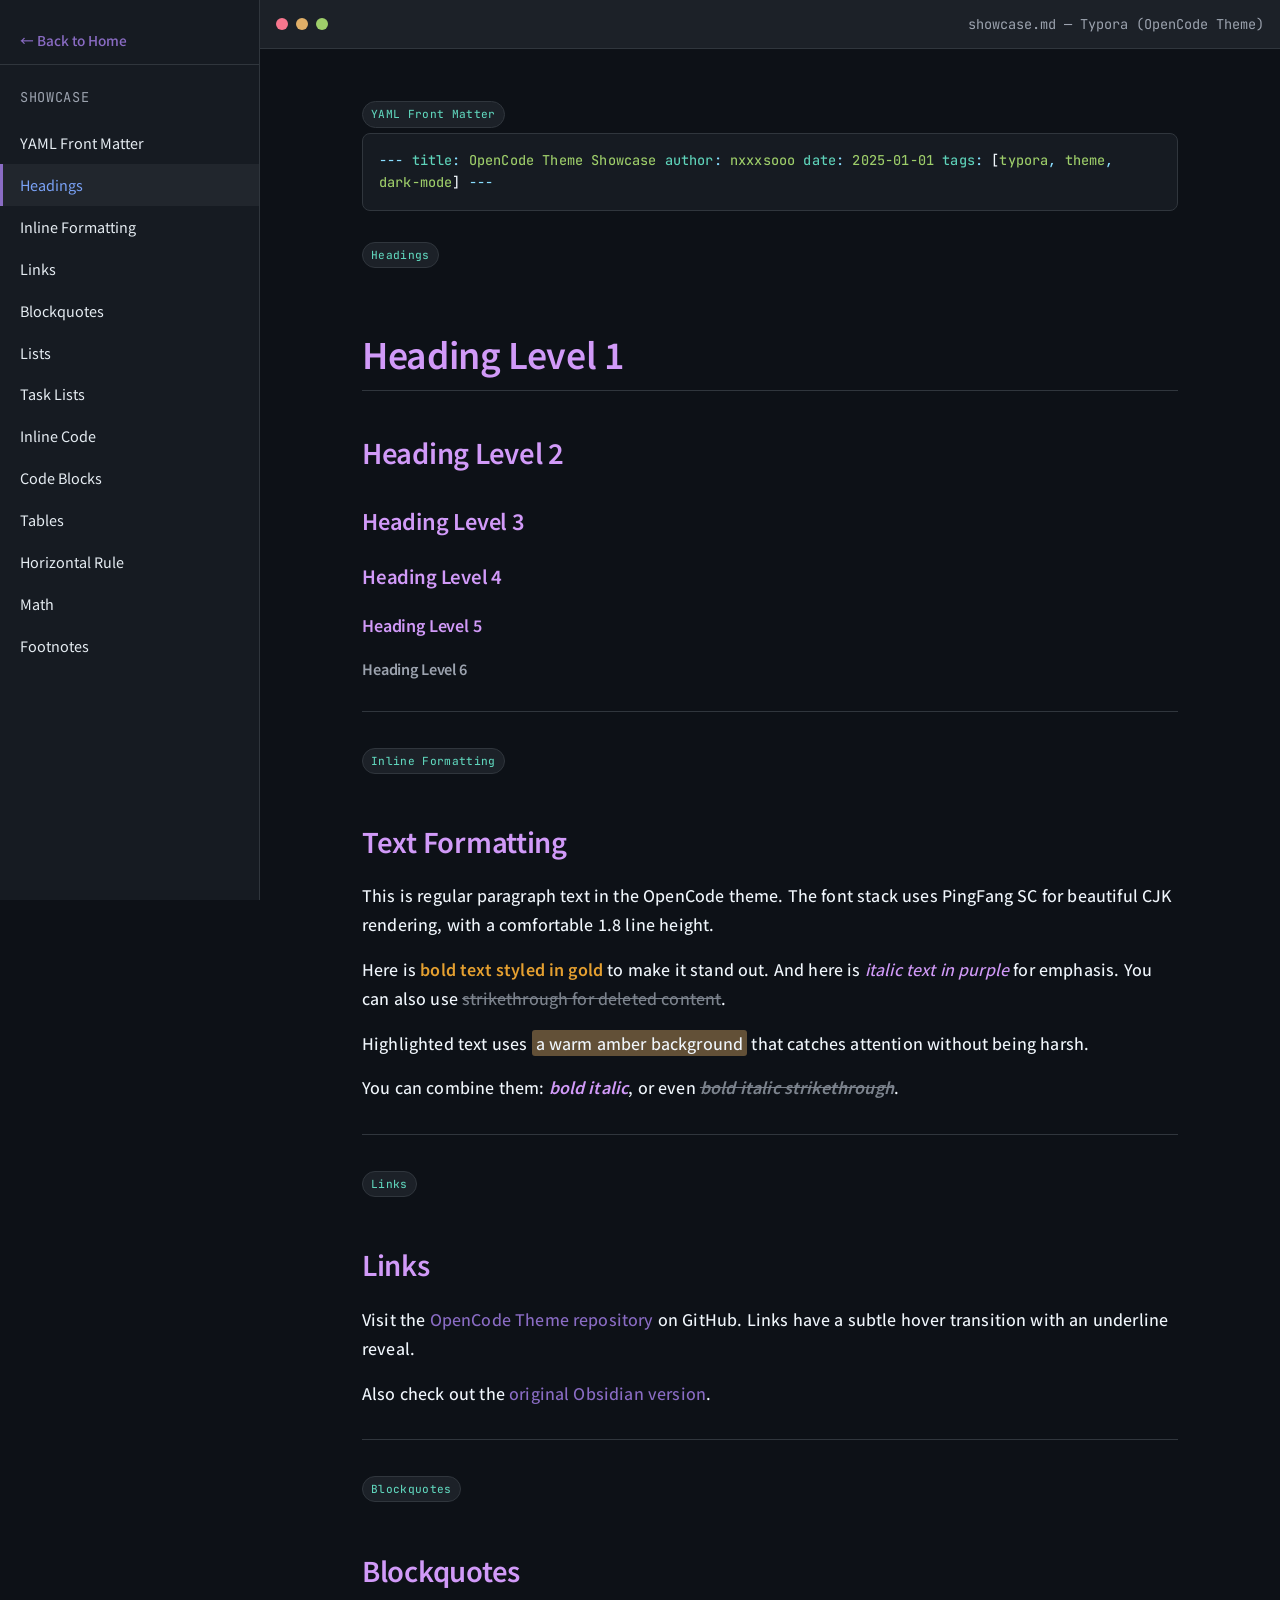
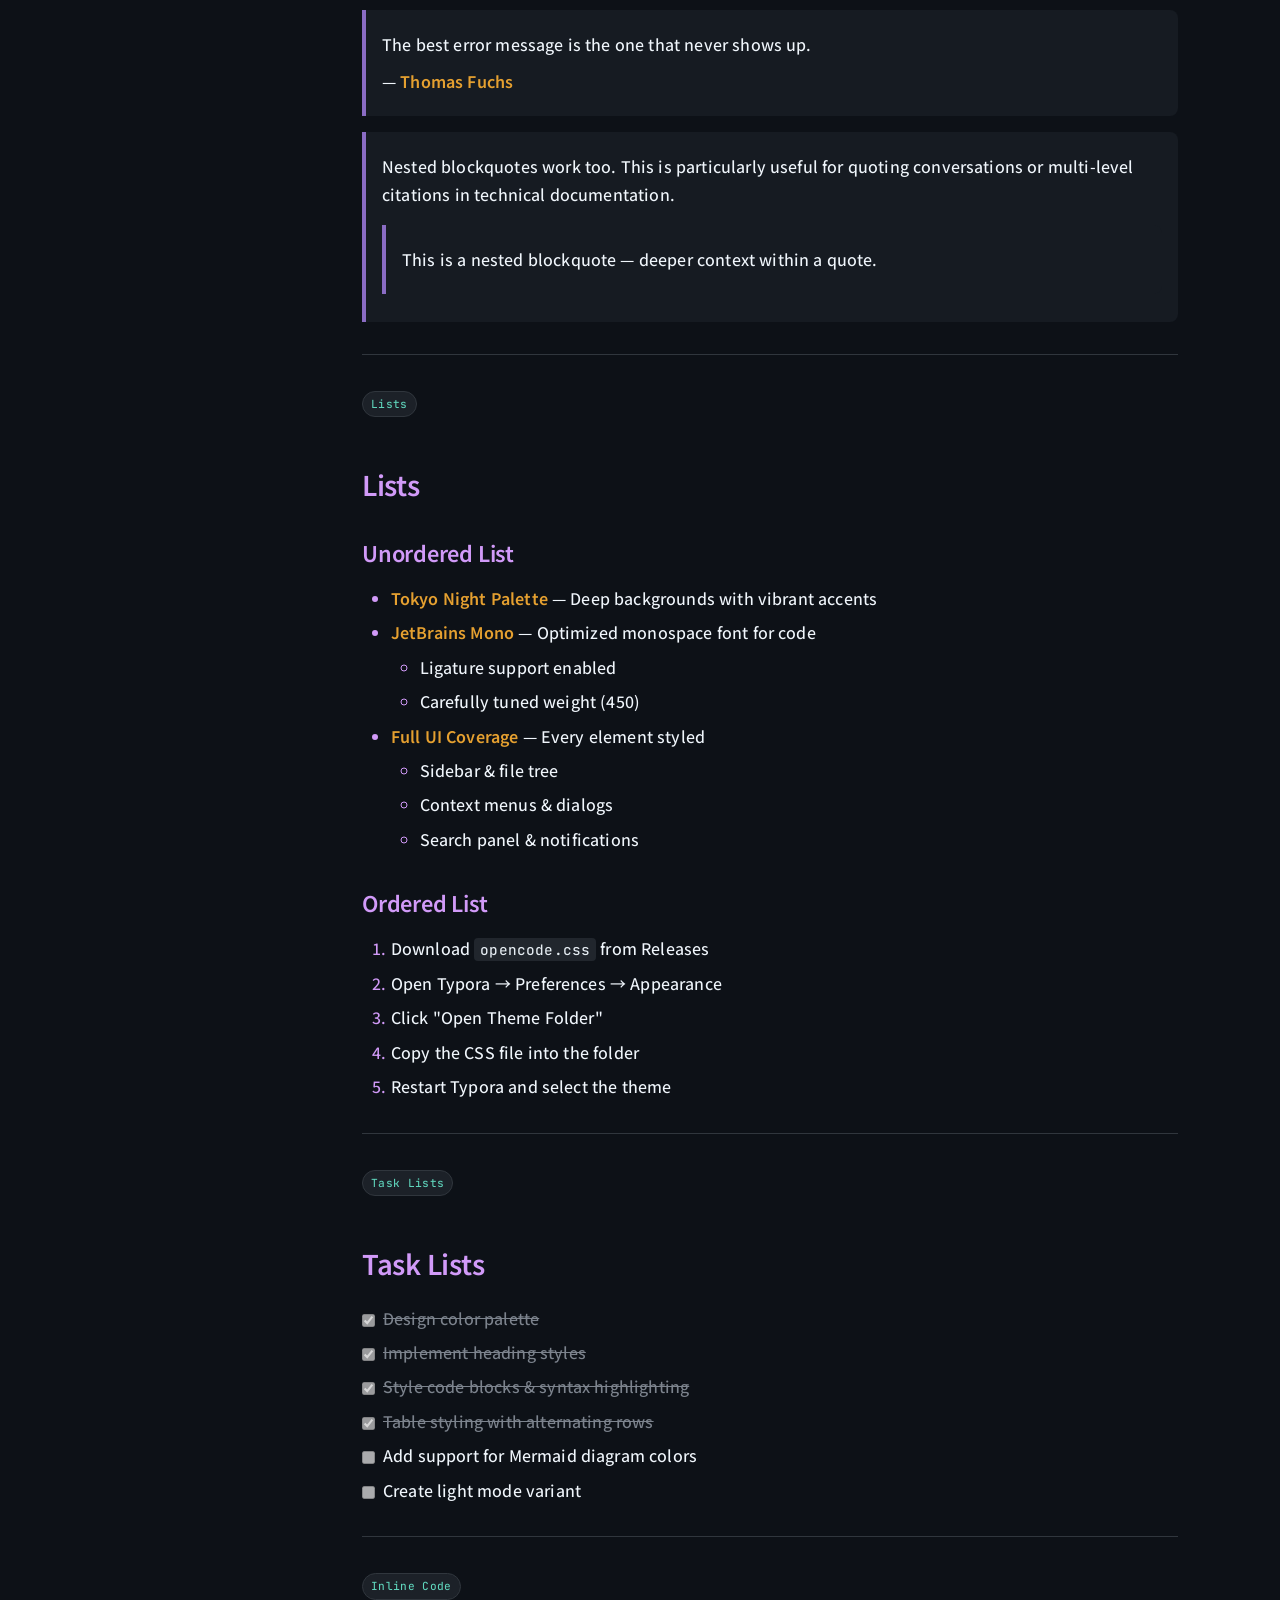
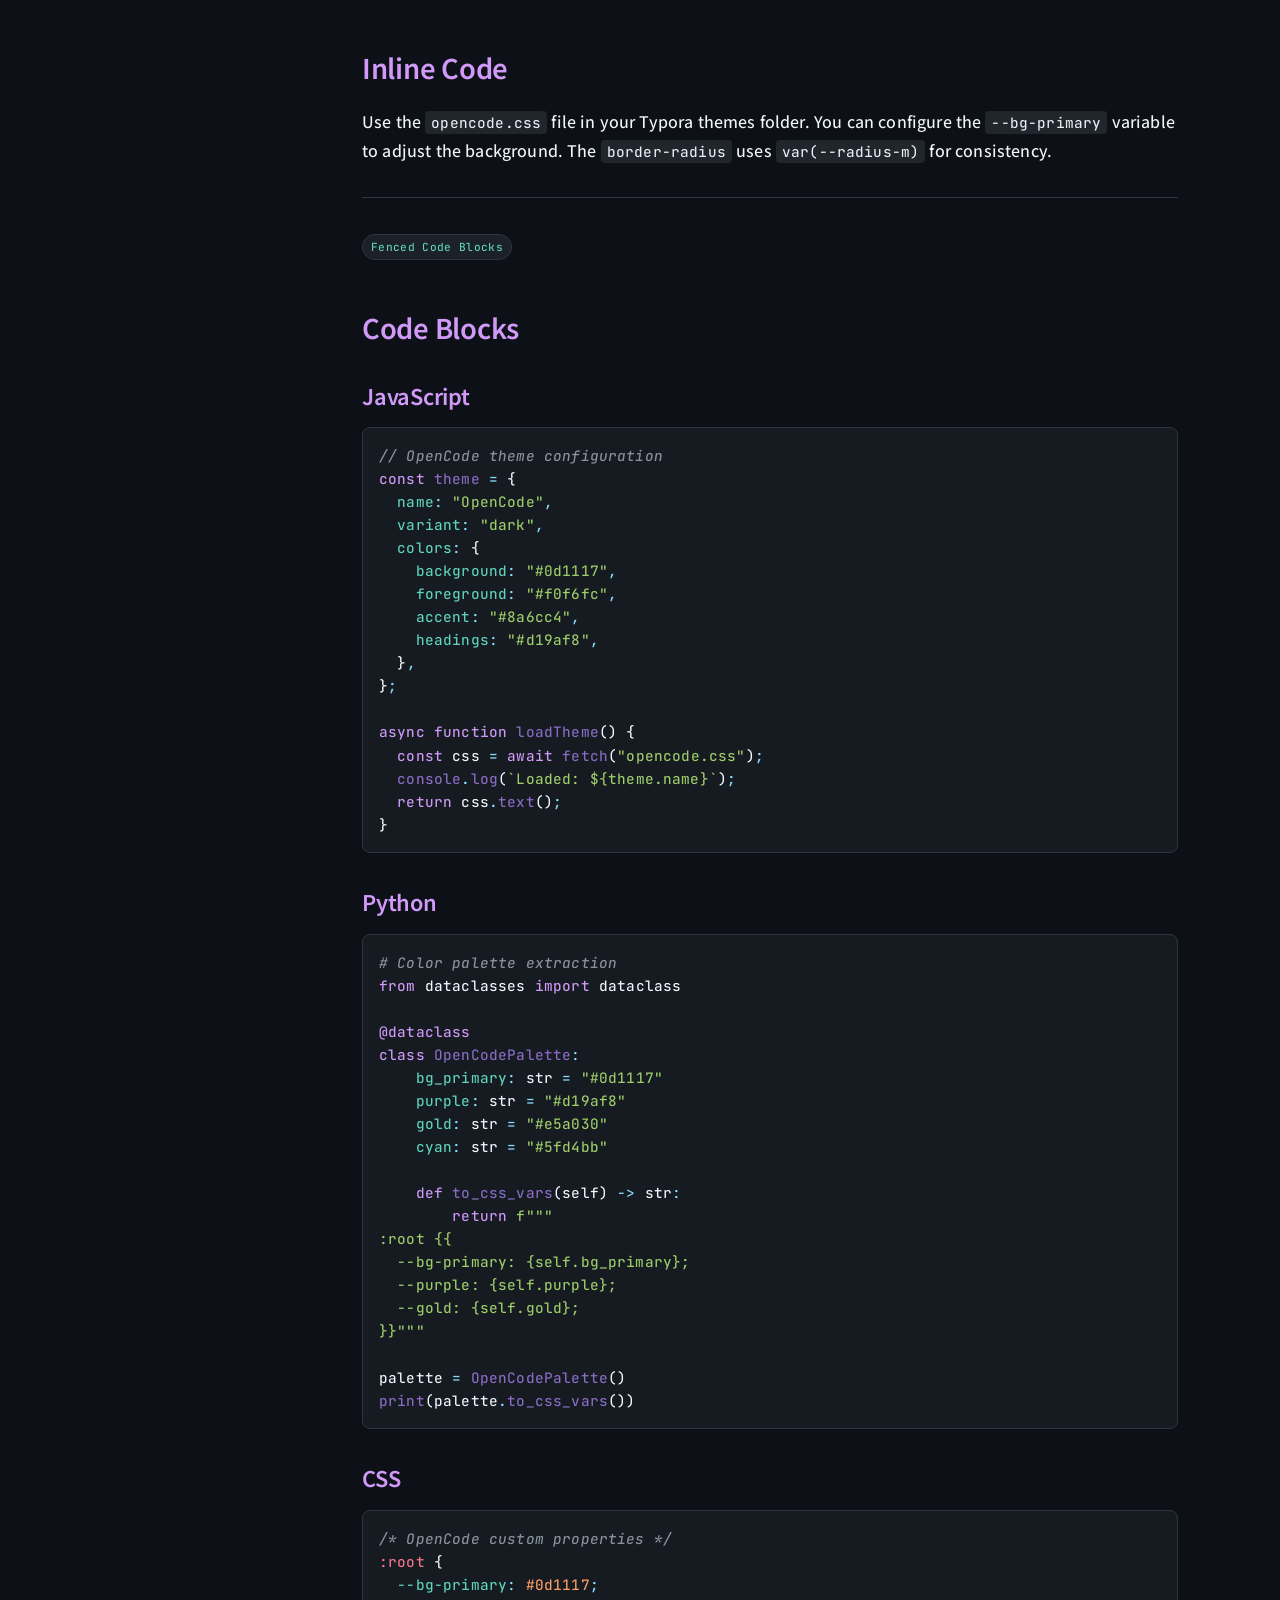
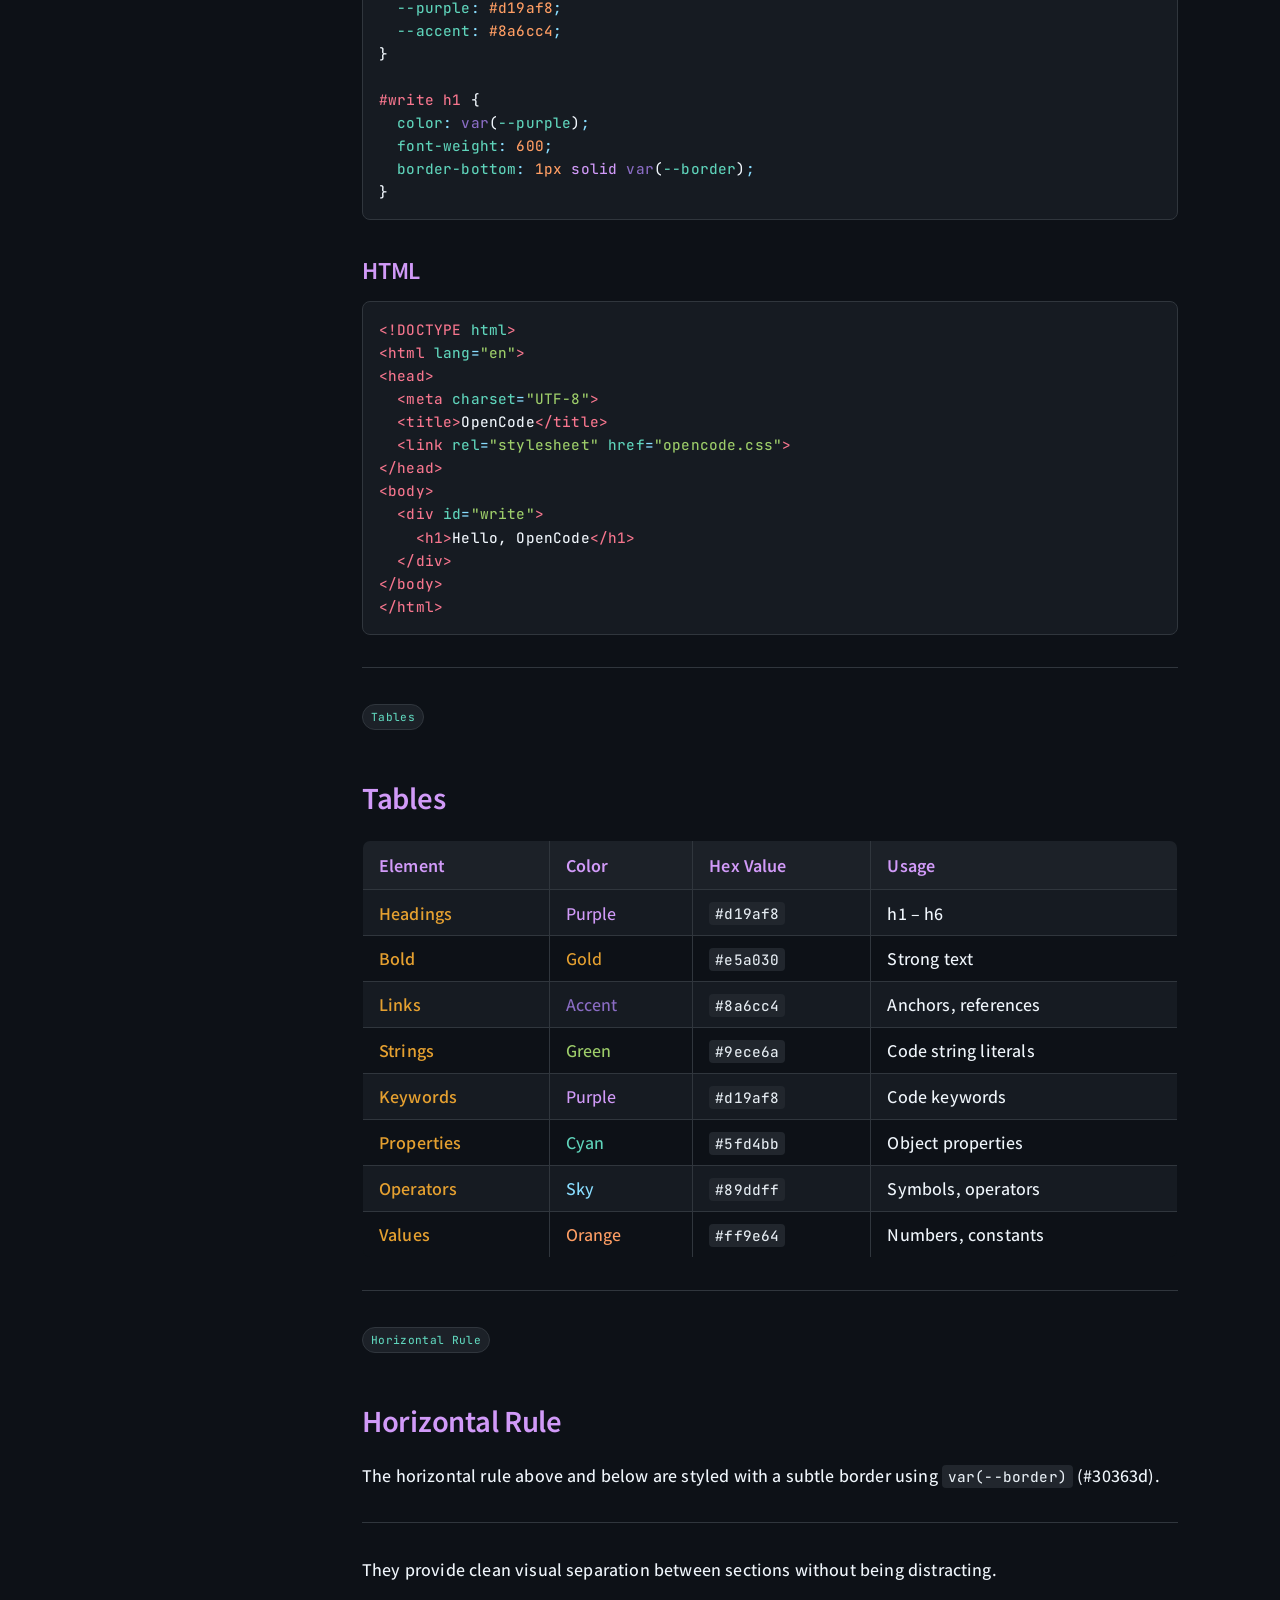
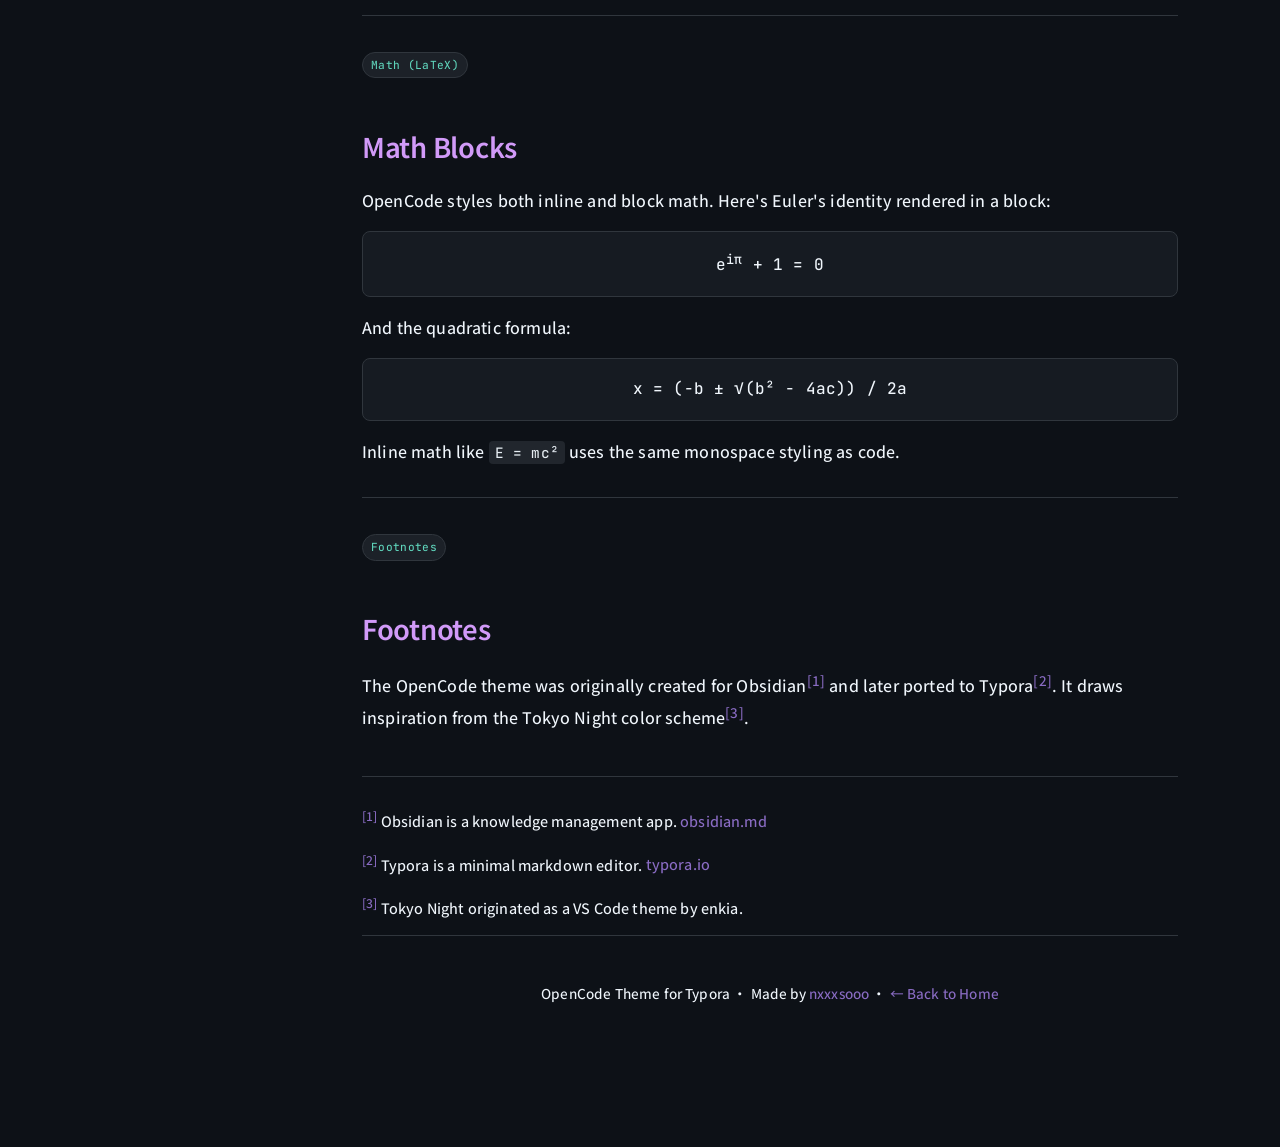
==== website/showcase.html @ 6a652035 "feat: add Typora showcase editor demo page" ====
<!DOCTYPE html>
<html lang="en">
<head>
  <meta charset="UTF-8">
  <meta name="viewport" content="width=device-width, initial-scale=1.0">
  <meta name="description" content="OpenCode Theme Showcase — See every markdown element styled with the OpenCode dark theme.">
  <meta name="theme-color" content="#0d1117">
  <title>Showcase — OpenCode Theme for Typora</title>

  <link rel="preconnect" href="https://fonts.googleapis.com">
  <link rel="preconnect" href="https://fonts.gstatic.com" crossorigin>
  <link href="https://fonts.googleapis.com/css2?family=JetBrains+Mono:ital,wght@0,400;0,500;0,600;1,400&family=Noto+Sans+SC:wght@400;500;600;700&display=swap" rel="stylesheet">

  <style>
    /* ============================================================
       Design Tokens (matching opencode.css)
       ============================================================ */
    :root {
      --bg-primary: #0d1117;
      --bg-secondary: #161b22;
      --bg-tertiary: #1c2128;
      --bg-elevated: #21262d;
      --border: #30363d;
      --border-hover: #484f58;

      --text: #f0f6fc;
      --text-secondary: #e6edf3;
      --text-muted: #9ca3af;
      --text-faint: #7c838d;

      --accent: #8a6cc4;
      --accent-hover: #9b80d1;
      --accent-rgb: 138, 108, 196;

      --purple: #d19af8;
      --cyan: #5fd4bb;
      --blue: #7aa2f7;
      --green: #9ece6a;
      --yellow: #e0af68;
      --orange: #ff9e64;
      --red: #f7768e;
      --pink: #ff79c6;
      --sky: #89ddff;
      --gold: #e5a030;

      --code-bg: #161b22;
      --code-text: #f0f6fc;
      --code-comment: #8b949e;
      --code-keyword: #d19af8;
      --code-string: #9ece6a;
      --code-function: #8a6cc4;
      --code-property: #5fd4bb;
      --code-operator: #89ddff;
      --code-value: #ff9e64;
      --code-tag: #f7768e;
      --code-punctuation: #f0f6fc;

      --radius-s: 4px;
      --radius-m: 8px;
      --radius-l: 12px;

      --font-sans: "Noto Sans SC", "PingFang SC", -apple-system, BlinkMacSystemFont, "Segoe UI", sans-serif;
      --font-mono: "JetBrains Mono", "Fira Code", "Cascadia Code", monospace;
    }

    /* ============================================================
       Reset
       ============================================================ */
    *, *::before, *::after {
      box-sizing: border-box;
      margin: 0;
      padding: 0;
    }

    html {
      font-size: 16px;
      scroll-behavior: smooth;
    }

    body {
      background: var(--bg-primary);
      color: var(--text);
      font-family: var(--font-sans);
      -webkit-font-smoothing: antialiased;
      line-height: 1.8;
    }

    ::selection {
      background: rgba(122, 162, 247, 0.3);
    }

    /* ============================================================
       Layout — Typora-like editor frame
       ============================================================ */
    .app {
      display: flex;
      min-height: 100vh;
    }

    /* Sidebar */
    .sidebar {
      width: 260px;
      background: var(--bg-secondary);
      border-right: 1px solid var(--border);
      padding: 1rem 0;
      flex-shrink: 0;
      position: sticky;
      top: 0;
      height: 100vh;
      overflow-y: auto;
    }

    .sidebar-header {
      padding: 0.75rem 1.25rem;
      font-family: var(--font-mono);
      font-size: 0.85rem;
      color: var(--text-muted);
      text-transform: uppercase;
      letter-spacing: 0.05em;
    }

    .sidebar-item {
      display: block;
      padding: 0.5rem 1.25rem;
      color: var(--text-secondary);
      text-decoration: none;
      font-size: 0.9rem;
      border-radius: 0;
      transition: background 0.15s, color 0.15s;
    }

    .sidebar-item:hover {
      background: var(--bg-tertiary);
    }

    .sidebar-item.active {
      background: var(--bg-elevated);
      color: var(--blue);
      border-left: 3px solid var(--accent);
      padding-left: calc(1.25rem - 3px);
    }

    .sidebar-back {
      display: flex;
      align-items: center;
      gap: 0.5rem;
      padding: 0.75rem 1.25rem;
      color: var(--accent);
      text-decoration: none;
      font-size: 0.85rem;
      font-weight: 500;
      border-bottom: 1px solid var(--border);
      margin-bottom: 0.5rem;
      transition: background 0.15s;
    }

    .sidebar-back:hover {
      background: var(--bg-tertiary);
    }

    @media (max-width: 900px) {
      .sidebar { display: none; }
      .editor { margin: 0; }
    }

    /* Editor */
    .editor {
      flex: 1;
      min-width: 0;
    }

    .titlebar {
      display: flex;
      align-items: center;
      gap: 0.5rem;
      padding: 0.75rem 1rem;
      background: var(--bg-tertiary);
      border-bottom: 1px solid var(--border);
      position: sticky;
      top: 0;
      z-index: 10;
    }

    .titlebar-dots {
      display: flex;
      gap: 0.5rem;
    }

    .titlebar-dot {
      width: 12px;
      height: 12px;
      border-radius: 50%;
    }
    .titlebar-dot.r { background: var(--red); }
    .titlebar-dot.y { background: var(--yellow); }
    .titlebar-dot.g { background: var(--green); }

    .titlebar-name {
      margin-left: auto;
      font-family: var(--font-mono);
      font-size: 0.85rem;
      color: var(--text-muted);
    }

    /* Write area — mirrors Typora's #write */
    .write {
      max-width: 880px;
      margin: 0 auto;
      padding: 48px 32px 96px;
      font-size: 16px;
      line-height: 1.8;
      letter-spacing: 0.01em;
      font-weight: 450;
    }

    /* ============================================================
       Headings
       ============================================================ */
    .write h1, .write h2, .write h3,
    .write h4, .write h5, .write h6 {
      color: var(--purple);
      font-weight: 600;
      line-height: 1.35;
      letter-spacing: -0.01em;
      margin: 1.6em 0 0.8em;
    }

    .write h1 {
      font-size: 2.2em;
      border-bottom: 1px solid var(--border);
      padding-bottom: 0.35em;
    }

    .write h2 { font-size: 1.7em; }
    .write h3 { font-size: 1.35em; }
    .write h4 { font-size: 1.15em; }
    .write h5 { font-size: 1em; }
    .write h6 { font-size: 0.9em; color: var(--text-muted); }

    /* ============================================================
       Paragraphs & Inline
       ============================================================ */
    .write p { margin: 1em 0; color: var(--text); }
    .write strong, .write b { color: var(--gold); font-weight: 600; }
    .write em { color: var(--purple); }
    .write del { color: var(--text-faint); }

    .write mark {
      background: rgba(224, 175, 104, 0.4);
      color: var(--text);
      padding: 1px 4px;
      border-radius: 3px;
    }

    /* ============================================================
       Links
       ============================================================ */
    .write a {
      color: var(--accent);
      text-decoration: none;
      border-bottom: 1px solid transparent;
      transition: color 0.2s, border-color 0.2s;
    }
    .write a:hover {
      color: var(--accent-hover);
      border-bottom-color: rgba(var(--accent-rgb), 0.5);
    }

    /* ============================================================
       Blockquote
       ============================================================ */
    .write blockquote {
      background: var(--bg-secondary);
      border-left: 4px solid var(--accent);
      padding: 12px 16px;
      margin: 16px 0;
      border-radius: 0 var(--radius-m) var(--radius-m) 0;
      color: var(--text-secondary);
    }
    .write blockquote p { margin: 0.5em 0; }

    /* ============================================================
       Lists
       ============================================================ */
    .write ul, .write ol { padding-left: 1.8em; }
    .write li { margin: 0.35em 0; }
    .write li::marker { color: var(--purple); }

    /* Task Lists */
    .write .task-list {
      list-style: none;
      padding-left: 0;
    }
    .write .task-list li {
      display: flex;
      align-items: baseline;
      gap: 0.5em;
    }
    .write .task-list input[type="checkbox"] {
      accent-color: var(--accent);
      transform: translateY(2px);
    }
    .write .task-done {
      color: var(--text-faint);
      text-decoration: line-through;
    }

    /* ============================================================
       Horizontal Rule
       ============================================================ */
    .write hr {
      border: none;
      border-top: 1px solid var(--border);
      margin: 2em 0;
    }

    /* ============================================================
       Code — Inline
       ============================================================ */
    .write code {
      background: var(--bg-elevated);
      color: var(--text-secondary);
      padding: 2px 6px;
      border-radius: var(--radius-s);
      font-family: var(--font-mono);
      font-size: 0.9em;
      font-weight: 450;
    }

    /* ============================================================
       Code — Fenced Blocks
       ============================================================ */
    .write pre {
      background: var(--code-bg);
      border: 1px solid var(--border);
      border-radius: var(--radius-m);
      padding: 16px;
      margin: 1.2em 0;
      overflow-x: auto;
      line-height: 1.6;
      font-family: var(--font-mono);
      font-size: 0.9em;
    }
    .write pre code {
      background: transparent;
      padding: 0;
      border-radius: 0;
      color: var(--code-text);
      font-size: inherit;
    }

    /* Syntax tokens */
    .kw { color: var(--code-keyword); }
    .fn { color: var(--code-function); }
    .st { color: var(--code-string); }
    .cm { color: var(--code-comment); font-style: italic; }
    .pr { color: var(--code-property); }
    .op { color: var(--code-operator); }
    .vl { color: var(--code-value); }
    .tg { color: var(--code-tag); }
    .at { color: var(--code-property); }
    .pc { color: var(--code-punctuation); }

    /* ============================================================
       Tables
       ============================================================ */
    .write table {
      border-collapse: collapse;
      width: 100%;
      margin: 1.5em 0;
      overflow: hidden;
      border-radius: var(--radius-m);
      border: 1px solid var(--border);
    }
    .write th {
      background: var(--bg-tertiary);
      color: var(--purple);
      font-weight: 600;
      padding: 10px 16px;
      border: 1px solid var(--border);
      text-align: left;
    }
    .write td {
      padding: 8px 16px;
      border: 1px solid var(--border);
      color: var(--text);
    }
    .write td:first-child {
      color: var(--gold);
      font-weight: 500;
    }
    .write tr:nth-child(even) td { background: var(--bg-primary); }
    .write tr:nth-child(odd) td { background: var(--bg-secondary); }
    .write tr:hover td { background: var(--bg-tertiary); }

    /* ============================================================
       Images
       ============================================================ */
    .write img {
      max-width: 100%;
      border-radius: var(--radius-m);
      margin: 1em 0;
    }

    /* ============================================================
       YAML Front Matter
       ============================================================ */
    .write .frontmatter {
      background: var(--code-bg);
      border: 1px solid var(--border);
      border-radius: var(--radius-m);
      color: var(--text-muted);
      padding: 16px;
      font-family: var(--font-mono);
      font-size: 0.85em;
      margin-bottom: 2em;
      line-height: 1.6;
    }

    /* ============================================================
       Footnotes
       ============================================================ */
    .write .footnote-ref {
      color: var(--accent);
      font-size: 0.85em;
      vertical-align: super;
      text-decoration: none;
    }
    .write .footnotes {
      border-top: 1px solid var(--border);
      margin-top: 3em;
      padding-top: 1em;
      font-size: 0.9em;
      color: var(--text-muted);
    }

    /* ============================================================
       Math
       ============================================================ */
    .write .math-block {
      background: var(--bg-secondary);
      border: 1px solid var(--border);
      border-radius: var(--radius-m);
      padding: 1rem;
      margin: 1em 0;
      text-align: center;
      font-family: var(--font-mono);
      color: var(--text);
    }

    /* ============================================================
       Element label badges
       ============================================================ */
    .element-label {
      display: inline-block;
      font-family: var(--font-mono);
      font-size: 0.7rem;
      color: var(--cyan);
      background: var(--bg-tertiary);
      border: 1px solid var(--border);
      padding: 2px 8px;
      border-radius: 999px;
      margin-bottom: 0.5em;
      letter-spacing: 0.03em;
    }

    /* ============================================================
       Footer
       ============================================================ */
    .footer {
      padding: 2rem 32px;
      border-top: 1px solid var(--border);
      text-align: center;
      color: var(--text-faint);
      font-size: 0.85rem;
    }
    .footer a {
      color: var(--accent);
      text-decoration: none;
    }
    .footer a:hover {
      color: var(--accent-hover);
    }
  </style>
</head>
<body>
  <div class="app">
    <!-- Sidebar -->
    <nav class="sidebar">
      <a href="index.html" class="sidebar-back">← Back to Home</a>
      <div class="sidebar-header">Showcase</div>
      <a href="#frontmatter" class="sidebar-item">YAML Front Matter</a>
      <a href="#headings" class="sidebar-item active">Headings</a>
      <a href="#inline" class="sidebar-item">Inline Formatting</a>
      <a href="#links" class="sidebar-item">Links</a>
      <a href="#blockquotes" class="sidebar-item">Blockquotes</a>
      <a href="#lists" class="sidebar-item">Lists</a>
      <a href="#tasks" class="sidebar-item">Task Lists</a>
      <a href="#code-inline" class="sidebar-item">Inline Code</a>
      <a href="#code-blocks" class="sidebar-item">Code Blocks</a>
      <a href="#tables" class="sidebar-item">Tables</a>
      <a href="#hr" class="sidebar-item">Horizontal Rule</a>
      <a href="#math" class="sidebar-item">Math</a>
      <a href="#footnotes" class="sidebar-item">Footnotes</a>
    </nav>

    <!-- Editor -->
    <div class="editor">
      <div class="titlebar">
        <div class="titlebar-dots">
          <div class="titlebar-dot r"></div>
          <div class="titlebar-dot y"></div>
          <div class="titlebar-dot g"></div>
        </div>
        <span class="titlebar-name">showcase.md — Typora (OpenCode Theme)</span>
      </div>

      <div class="write">
        <!-- YAML Front Matter -->
        <div id="frontmatter">
          <span class="element-label">YAML Front Matter</span>
          <div class="frontmatter"><span class="op">---</span>
<span class="pr">title</span><span class="op">:</span> <span class="st">OpenCode Theme Showcase</span>
<span class="pr">author</span><span class="op">:</span> <span class="st">nxxxsooo</span>
<span class="pr">date</span><span class="op">:</span> <span class="st">2025-01-01</span>
<span class="pr">tags</span><span class="op">:</span> <span class="pc">[</span><span class="st">typora</span><span class="op">,</span> <span class="st">theme</span><span class="op">,</span> <span class="st">dark-mode</span><span class="pc">]</span>
<span class="op">---</span></div>
        </div>

        <!-- Headings -->
        <div id="headings">
          <span class="element-label">Headings</span>
          <h1>Heading Level 1</h1>
          <h2>Heading Level 2</h2>
          <h3>Heading Level 3</h3>
          <h4>Heading Level 4</h4>
          <h5>Heading Level 5</h5>
          <h6>Heading Level 6</h6>
        </div>

        <hr>

        <!-- Inline Formatting -->
        <div id="inline">
          <span class="element-label">Inline Formatting</span>
          <h2>Text Formatting</h2>
          <p>This is regular paragraph text in the OpenCode theme. The font stack uses PingFang SC for beautiful CJK rendering, with a comfortable 1.8 line height.</p>
          <p>Here is <strong>bold text styled in gold</strong> to make it stand out. And here is <em>italic text in purple</em> for emphasis. You can also use <del>strikethrough for deleted content</del>.</p>
          <p>Highlighted text uses <mark>a warm amber background</mark> that catches attention without being harsh.</p>
          <p>You can combine them: <strong><em>bold italic</em></strong>, or even <strong><em><del>bold italic strikethrough</del></em></strong>.</p>
        </div>

        <hr>

        <!-- Links -->
        <div id="links">
          <span class="element-label">Links</span>
          <h2>Links</h2>
          <p>Visit the <a href="https://github.com/nxxxsooo/typora-opencode-theme">OpenCode Theme repository</a> on GitHub. Links have a subtle hover transition with an underline reveal.</p>
          <p>Also check out the <a href="https://github.com/nxxxsooo/obsidian-opencode-theme">original Obsidian version</a>.</p>
        </div>

        <hr>

        <!-- Blockquotes -->
        <div id="blockquotes">
          <span class="element-label">Blockquotes</span>
          <h2>Blockquotes</h2>
          <blockquote>
            <p>The best error message is the one that never shows up.</p>
            <p>— <strong>Thomas Fuchs</strong></p>
          </blockquote>
          <blockquote>
            <p>Nested blockquotes work too. This is particularly useful for quoting conversations or multi-level citations in technical documentation.</p>
            <blockquote>
              <p>This is a nested blockquote — deeper context within a quote.</p>
            </blockquote>
          </blockquote>
        </div>

        <hr>

        <!-- Lists -->
        <div id="lists">
          <span class="element-label">Lists</span>
          <h2>Lists</h2>
          <h3>Unordered List</h3>
          <ul>
            <li><strong>Tokyo Night Palette</strong> — Deep backgrounds with vibrant accents</li>
            <li><strong>JetBrains Mono</strong> — Optimized monospace font for code
              <ul>
                <li>Ligature support enabled</li>
                <li>Carefully tuned weight (450)</li>
              </ul>
            </li>
            <li><strong>Full UI Coverage</strong> — Every element styled
              <ul>
                <li>Sidebar & file tree</li>
                <li>Context menus & dialogs</li>
                <li>Search panel & notifications</li>
              </ul>
            </li>
          </ul>
          <h3>Ordered List</h3>
          <ol>
            <li>Download <code>opencode.css</code> from Releases</li>
            <li>Open Typora → Preferences → Appearance</li>
            <li>Click "Open Theme Folder"</li>
            <li>Copy the CSS file into the folder</li>
            <li>Restart Typora and select the theme</li>
          </ol>
        </div>

        <hr>

        <!-- Task Lists -->
        <div id="tasks">
          <span class="element-label">Task Lists</span>
          <h2>Task Lists</h2>
          <ul class="task-list">
            <li><input type="checkbox" checked disabled> <span class="task-done">Design color palette</span></li>
            <li><input type="checkbox" checked disabled> <span class="task-done">Implement heading styles</span></li>
            <li><input type="checkbox" checked disabled> <span class="task-done">Style code blocks & syntax highlighting</span></li>
            <li><input type="checkbox" checked disabled> <span class="task-done">Table styling with alternating rows</span></li>
            <li><input type="checkbox" disabled> Add support for Mermaid diagram colors</li>
            <li><input type="checkbox" disabled> Create light mode variant</li>
          </ul>
        </div>

        <hr>

        <!-- Inline Code -->
        <div id="code-inline">
          <span class="element-label">Inline Code</span>
          <h2>Inline Code</h2>
          <p>Use the <code>opencode.css</code> file in your Typora themes folder. You can configure the <code>--bg-primary</code> variable to adjust the background. The <code>border-radius</code> uses <code>var(--radius-m)</code> for consistency.</p>
        </div>

        <hr>

        <!-- Code Blocks -->
        <div id="code-blocks">
          <span class="element-label">Fenced Code Blocks</span>
          <h2>Code Blocks</h2>

          <h3>JavaScript</h3>
          <pre><code><span class="cm">// OpenCode theme configuration</span>
<span class="kw">const</span> <span class="fn">theme</span> <span class="op">=</span> <span class="pc">{</span>
  <span class="pr">name</span><span class="op">:</span> <span class="st">"OpenCode"</span><span class="op">,</span>
  <span class="pr">variant</span><span class="op">:</span> <span class="st">"dark"</span><span class="op">,</span>
  <span class="pr">colors</span><span class="op">:</span> <span class="pc">{</span>
    <span class="pr">background</span><span class="op">:</span> <span class="st">"#0d1117"</span><span class="op">,</span>
    <span class="pr">foreground</span><span class="op">:</span> <span class="st">"#f0f6fc"</span><span class="op">,</span>
    <span class="pr">accent</span><span class="op">:</span> <span class="st">"#8a6cc4"</span><span class="op">,</span>
    <span class="pr">headings</span><span class="op">:</span> <span class="st">"#d19af8"</span><span class="op">,</span>
  <span class="pc">}</span><span class="op">,</span>
<span class="pc">}</span><span class="op">;</span>

<span class="kw">async function</span> <span class="fn">loadTheme</span><span class="pc">(</span><span class="pc">)</span> <span class="pc">{</span>
  <span class="kw">const</span> css <span class="op">=</span> <span class="kw">await</span> <span class="fn">fetch</span><span class="pc">(</span><span class="st">"opencode.css"</span><span class="pc">)</span><span class="op">;</span>
  <span class="fn">console</span><span class="op">.</span><span class="fn">log</span><span class="pc">(</span><span class="st">`Loaded: ${theme.name}`</span><span class="pc">)</span><span class="op">;</span>
  <span class="kw">return</span> css<span class="op">.</span><span class="fn">text</span><span class="pc">(</span><span class="pc">)</span><span class="op">;</span>
<span class="pc">}</span></code></pre>

          <h3>Python</h3>
          <pre><code><span class="cm"># Color palette extraction</span>
<span class="kw">from</span> dataclasses <span class="kw">import</span> dataclass

<span class="kw">@dataclass</span>
<span class="kw">class</span> <span class="fn">OpenCodePalette</span><span class="op">:</span>
    <span class="pr">bg_primary</span><span class="op">:</span> str <span class="op">=</span> <span class="st">"#0d1117"</span>
    <span class="pr">purple</span><span class="op">:</span> str <span class="op">=</span> <span class="st">"#d19af8"</span>
    <span class="pr">gold</span><span class="op">:</span> str <span class="op">=</span> <span class="st">"#e5a030"</span>
    <span class="pr">cyan</span><span class="op">:</span> str <span class="op">=</span> <span class="st">"#5fd4bb"</span>

    <span class="kw">def</span> <span class="fn">to_css_vars</span><span class="pc">(</span>self<span class="pc">)</span> <span class="op">-></span> str<span class="op">:</span>
        <span class="kw">return</span> <span class="st">f"""
:root {{
  --bg-primary: {self.bg_primary};
  --purple: {self.purple};
  --gold: {self.gold};
}}"""</span>

palette <span class="op">=</span> <span class="fn">OpenCodePalette</span><span class="pc">(</span><span class="pc">)</span>
<span class="fn">print</span><span class="pc">(</span>palette<span class="op">.</span><span class="fn">to_css_vars</span><span class="pc">(</span><span class="pc">)</span><span class="pc">)</span></code></pre>

          <h3>CSS</h3>
          <pre><code><span class="cm">/* OpenCode custom properties */</span>
<span class="tg">:root</span> <span class="pc">{</span>
  <span class="pr">--bg-primary</span><span class="op">:</span> <span class="vl">#0d1117</span><span class="op">;</span>
  <span class="pr">--purple</span><span class="op">:</span> <span class="vl">#d19af8</span><span class="op">;</span>
  <span class="pr">--accent</span><span class="op">:</span> <span class="vl">#8a6cc4</span><span class="op">;</span>
<span class="pc">}</span>

<span class="tg">#write</span> <span class="tg">h1</span> <span class="pc">{</span>
  <span class="pr">color</span><span class="op">:</span> <span class="fn">var</span><span class="pc">(</span><span class="pr">--purple</span><span class="pc">)</span><span class="op">;</span>
  <span class="pr">font-weight</span><span class="op">:</span> <span class="vl">600</span><span class="op">;</span>
  <span class="pr">border-bottom</span><span class="op">:</span> <span class="vl">1px</span> <span class="kw">solid</span> <span class="fn">var</span><span class="pc">(</span><span class="pr">--border</span><span class="pc">)</span><span class="op">;</span>
<span class="pc">}</span></code></pre>

          <h3>HTML</h3>
          <pre><code><span class="tg">&lt;!DOCTYPE</span> <span class="at">html</span><span class="tg">&gt;</span>
<span class="tg">&lt;html</span> <span class="at">lang</span><span class="op">=</span><span class="st">"en"</span><span class="tg">&gt;</span>
<span class="tg">&lt;head&gt;</span>
  <span class="tg">&lt;meta</span> <span class="at">charset</span><span class="op">=</span><span class="st">"UTF-8"</span><span class="tg">&gt;</span>
  <span class="tg">&lt;title&gt;</span>OpenCode<span class="tg">&lt;/title&gt;</span>
  <span class="tg">&lt;link</span> <span class="at">rel</span><span class="op">=</span><span class="st">"stylesheet"</span> <span class="at">href</span><span class="op">=</span><span class="st">"opencode.css"</span><span class="tg">&gt;</span>
<span class="tg">&lt;/head&gt;</span>
<span class="tg">&lt;body&gt;</span>
  <span class="tg">&lt;div</span> <span class="at">id</span><span class="op">=</span><span class="st">"write"</span><span class="tg">&gt;</span>
    <span class="tg">&lt;h1&gt;</span>Hello, OpenCode<span class="tg">&lt;/h1&gt;</span>
  <span class="tg">&lt;/div&gt;</span>
<span class="tg">&lt;/body&gt;</span>
<span class="tg">&lt;/html&gt;</span></code></pre>
        </div>

        <hr>

        <!-- Tables -->
        <div id="tables">
          <span class="element-label">Tables</span>
          <h2>Tables</h2>
          <table>
            <thead>
              <tr>
                <th>Element</th>
                <th>Color</th>
                <th>Hex Value</th>
                <th>Usage</th>
              </tr>
            </thead>
            <tbody>
              <tr>
                <td>Headings</td>
                <td style="color: var(--purple);">Purple</td>
                <td><code>#d19af8</code></td>
                <td>h1 – h6</td>
              </tr>
              <tr>
                <td>Bold</td>
                <td style="color: var(--gold);">Gold</td>
                <td><code>#e5a030</code></td>
                <td>Strong text</td>
              </tr>
              <tr>
                <td>Links</td>
                <td style="color: var(--accent);">Accent</td>
                <td><code>#8a6cc4</code></td>
                <td>Anchors, references</td>
              </tr>
              <tr>
                <td>Strings</td>
                <td style="color: var(--green);">Green</td>
                <td><code>#9ece6a</code></td>
                <td>Code string literals</td>
              </tr>
              <tr>
                <td>Keywords</td>
                <td style="color: var(--purple);">Purple</td>
                <td><code>#d19af8</code></td>
                <td>Code keywords</td>
              </tr>
              <tr>
                <td>Properties</td>
                <td style="color: var(--cyan);">Cyan</td>
                <td><code>#5fd4bb</code></td>
                <td>Object properties</td>
              </tr>
              <tr>
                <td>Operators</td>
                <td style="color: var(--sky);">Sky</td>
                <td><code>#89ddff</code></td>
                <td>Symbols, operators</td>
              </tr>
              <tr>
                <td>Values</td>
                <td style="color: var(--orange);">Orange</td>
                <td><code>#ff9e64</code></td>
                <td>Numbers, constants</td>
              </tr>
            </tbody>
          </table>
        </div>

        <hr>

        <!-- Horizontal Rule -->
        <div id="hr">
          <span class="element-label">Horizontal Rule</span>
          <h2>Horizontal Rule</h2>
          <p>The horizontal rule above and below are styled with a subtle border using <code>var(--border)</code> (#30363d).</p>
          <hr>
          <p>They provide clean visual separation between sections without being distracting.</p>
        </div>

        <hr>

        <!-- Math -->
        <div id="math">
          <span class="element-label">Math (LaTeX)</span>
          <h2>Math Blocks</h2>
          <p>OpenCode styles both inline and block math. Here's Euler's identity rendered in a block:</p>
          <div class="math-block">
            e<sup>iπ</sup> + 1 = 0
          </div>
          <p>And the quadratic formula:</p>
          <div class="math-block">
            x = (−b ± √(b² − 4ac)) / 2a
          </div>
          <p>Inline math like <code>E = mc²</code> uses the same monospace styling as code.</p>
        </div>

        <hr>

        <!-- Footnotes -->
        <div id="footnotes">
          <span class="element-label">Footnotes</span>
          <h2>Footnotes</h2>
          <p>The OpenCode theme was originally created for Obsidian<a href="#fn1" class="footnote-ref">[1]</a> and later ported to Typora<a href="#fn2" class="footnote-ref">[2]</a>. It draws inspiration from the Tokyo Night color scheme<a href="#fn3" class="footnote-ref">[3]</a>.</p>
          <div class="footnotes">
            <p id="fn1"><a class="footnote-ref">[1]</a> Obsidian is a knowledge management app. <a href="https://obsidian.md">obsidian.md</a></p>
            <p id="fn2"><a class="footnote-ref">[2]</a> Typora is a minimal markdown editor. <a href="https://typora.io">typora.io</a></p>
            <p id="fn3"><a class="footnote-ref">[3]</a> Tokyo Night originated as a VS Code theme by enkia.</p>
          </div>
        </div>

        <!-- Footer -->
        <div class="footer">
          <p>OpenCode Theme for Typora · Made by <a href="https://github.com/nxxxsooo">nxxxsooo</a> · <a href="index.html">← Back to Home</a></p>
        </div>
      </div>
    </div>
  </div>

  <!-- Sidebar active state -->
  <script>
    const items = document.querySelectorAll('.sidebar-item');
    const sections = document.querySelectorAll('.write > div[id]');

    const observer = new IntersectionObserver((entries) => {
      entries.forEach(entry => {
        if (entry.isIntersecting) {
          items.forEach(item => item.classList.remove('active'));
          const match = document.querySelector(`.sidebar-item[href="#${entry.target.id}"]`);
          if (match) match.classList.add('active');
        }
      });
    }, { rootMargin: '-20% 0px -60% 0px' });

    sections.forEach(s => observer.observe(s));
  </script>
</body>
</html>
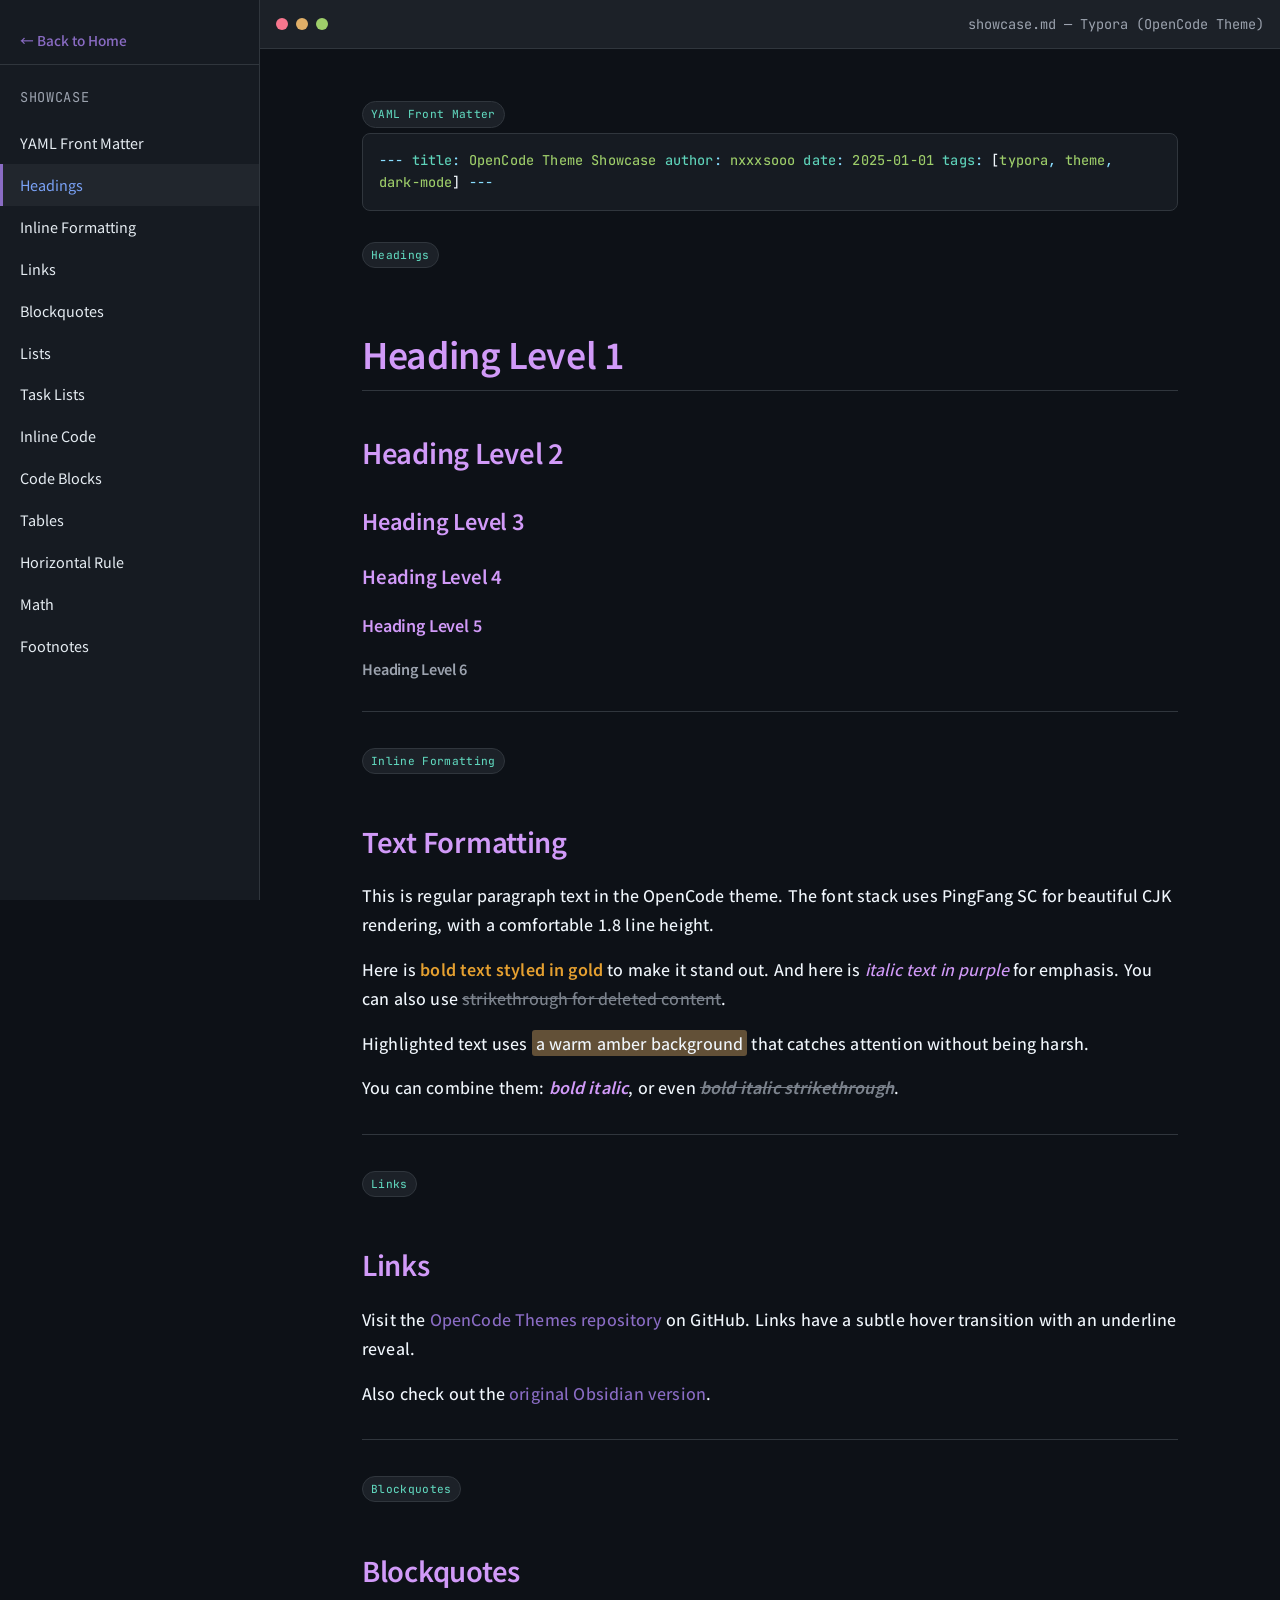
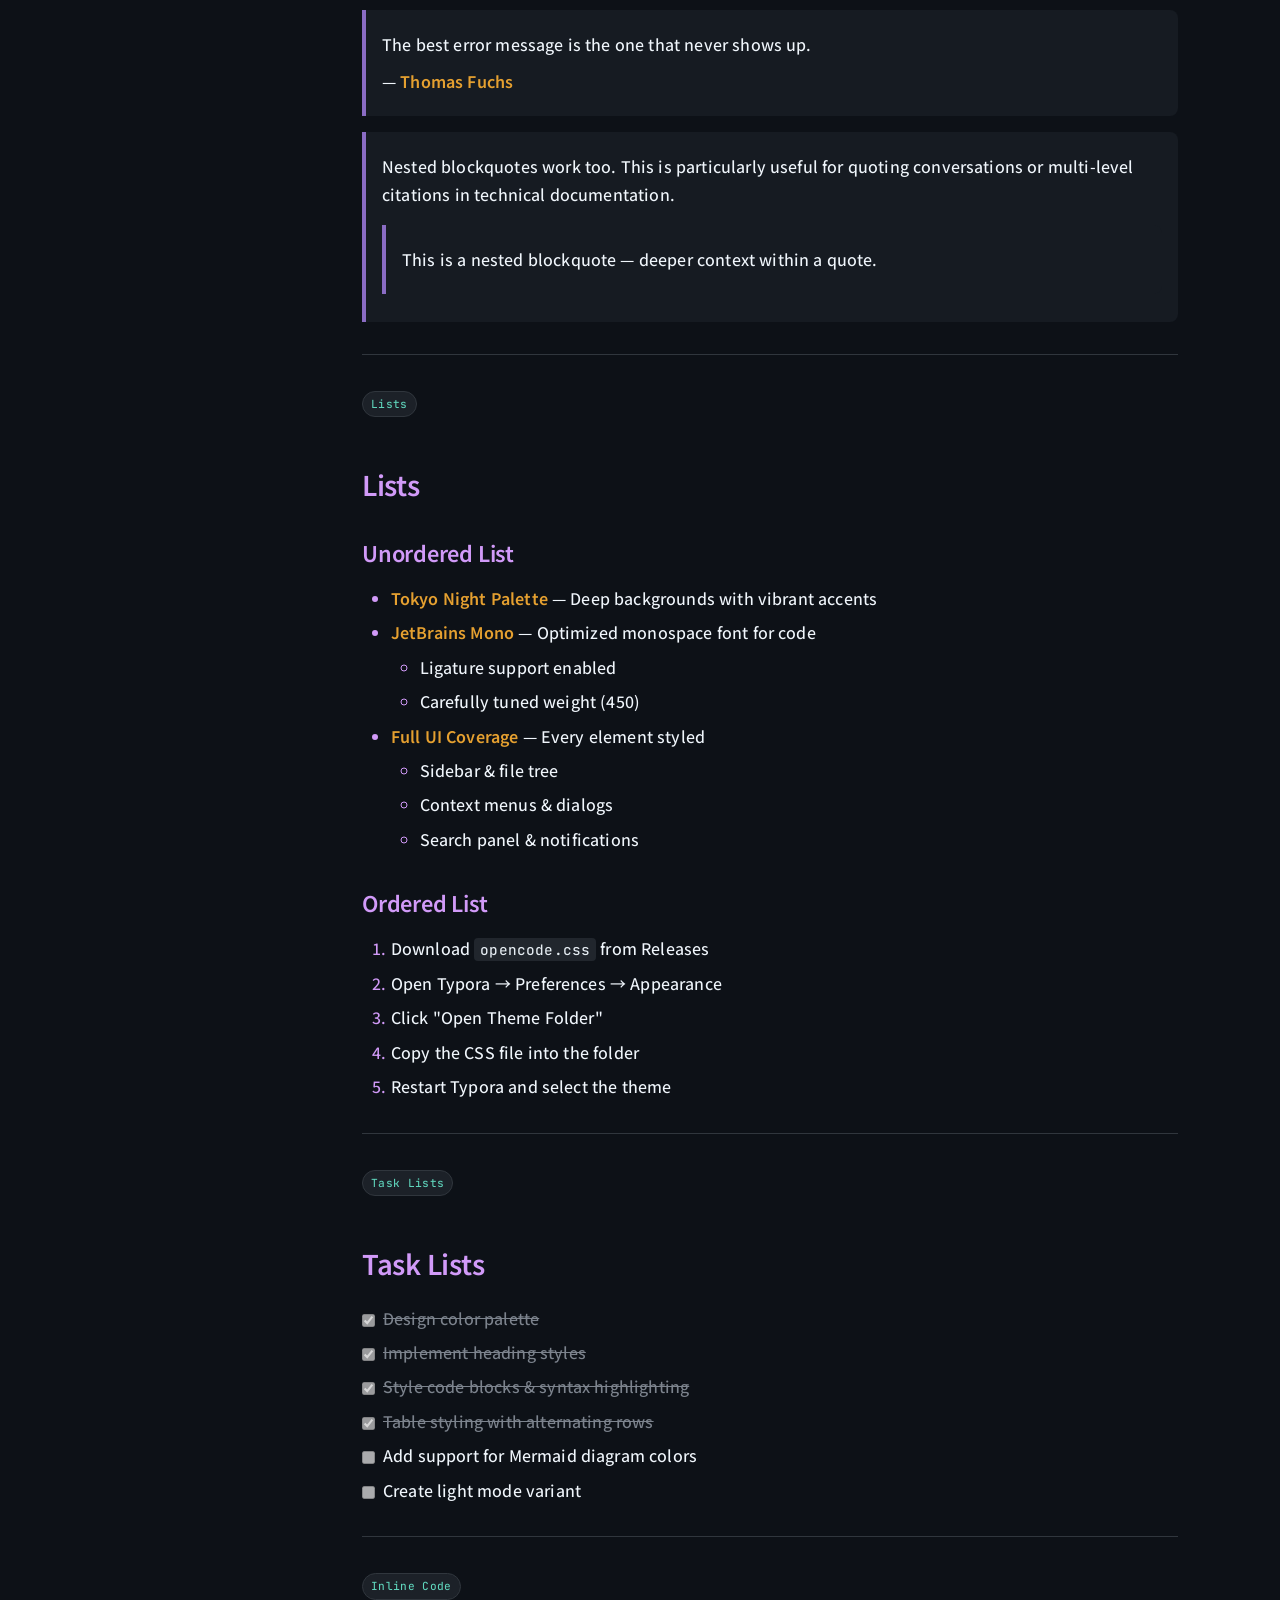
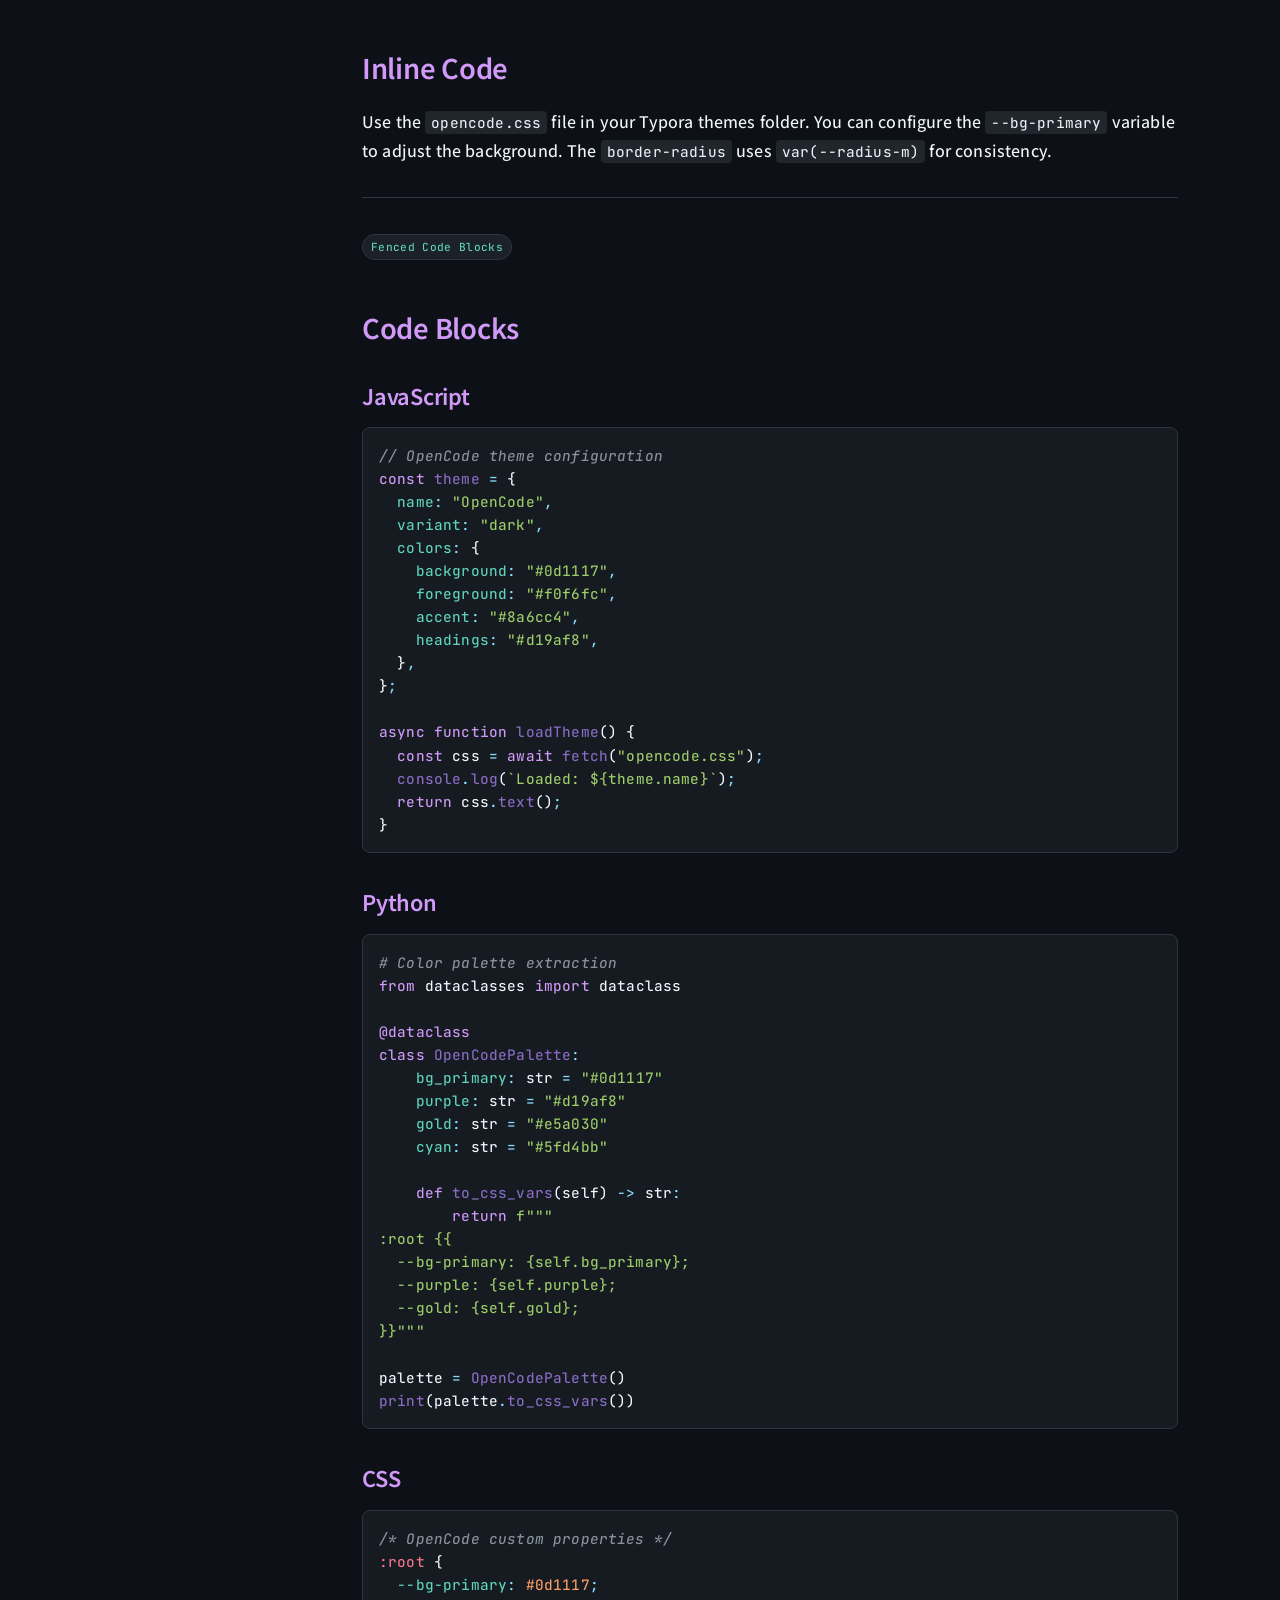
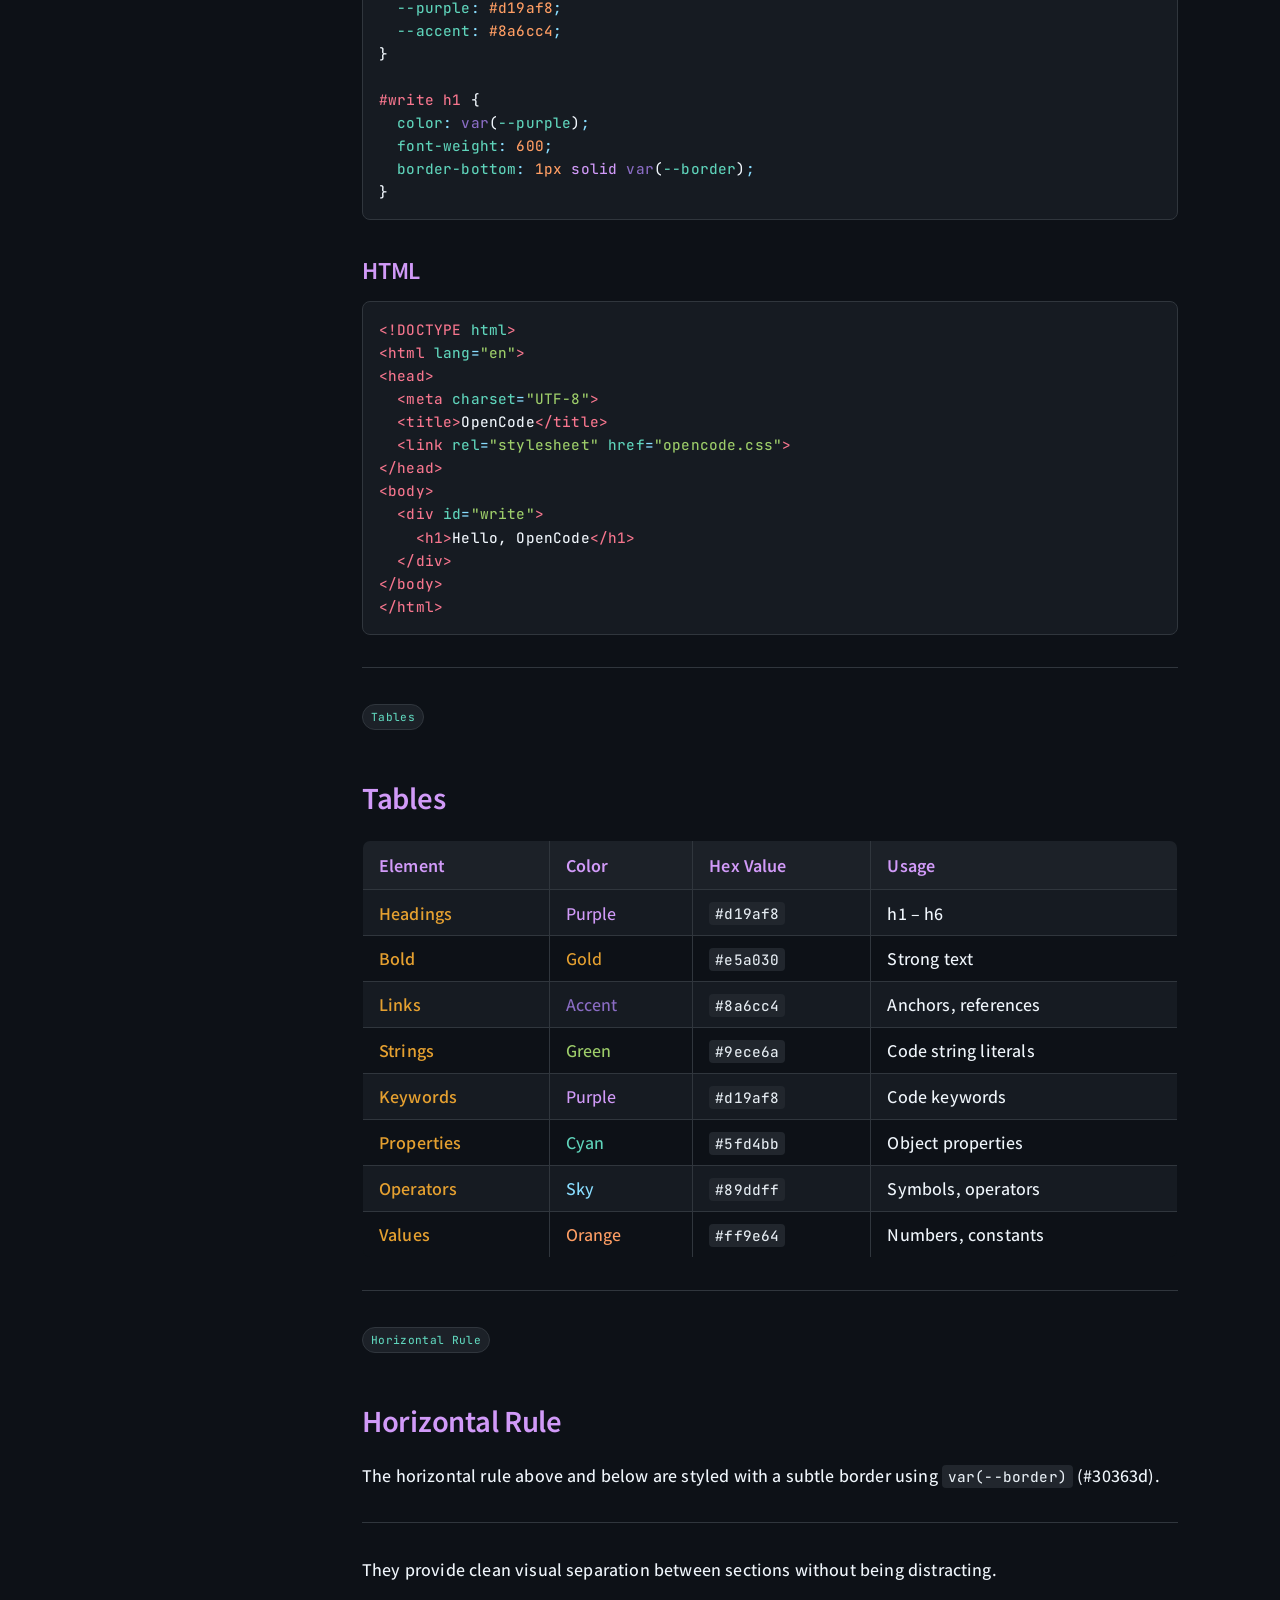
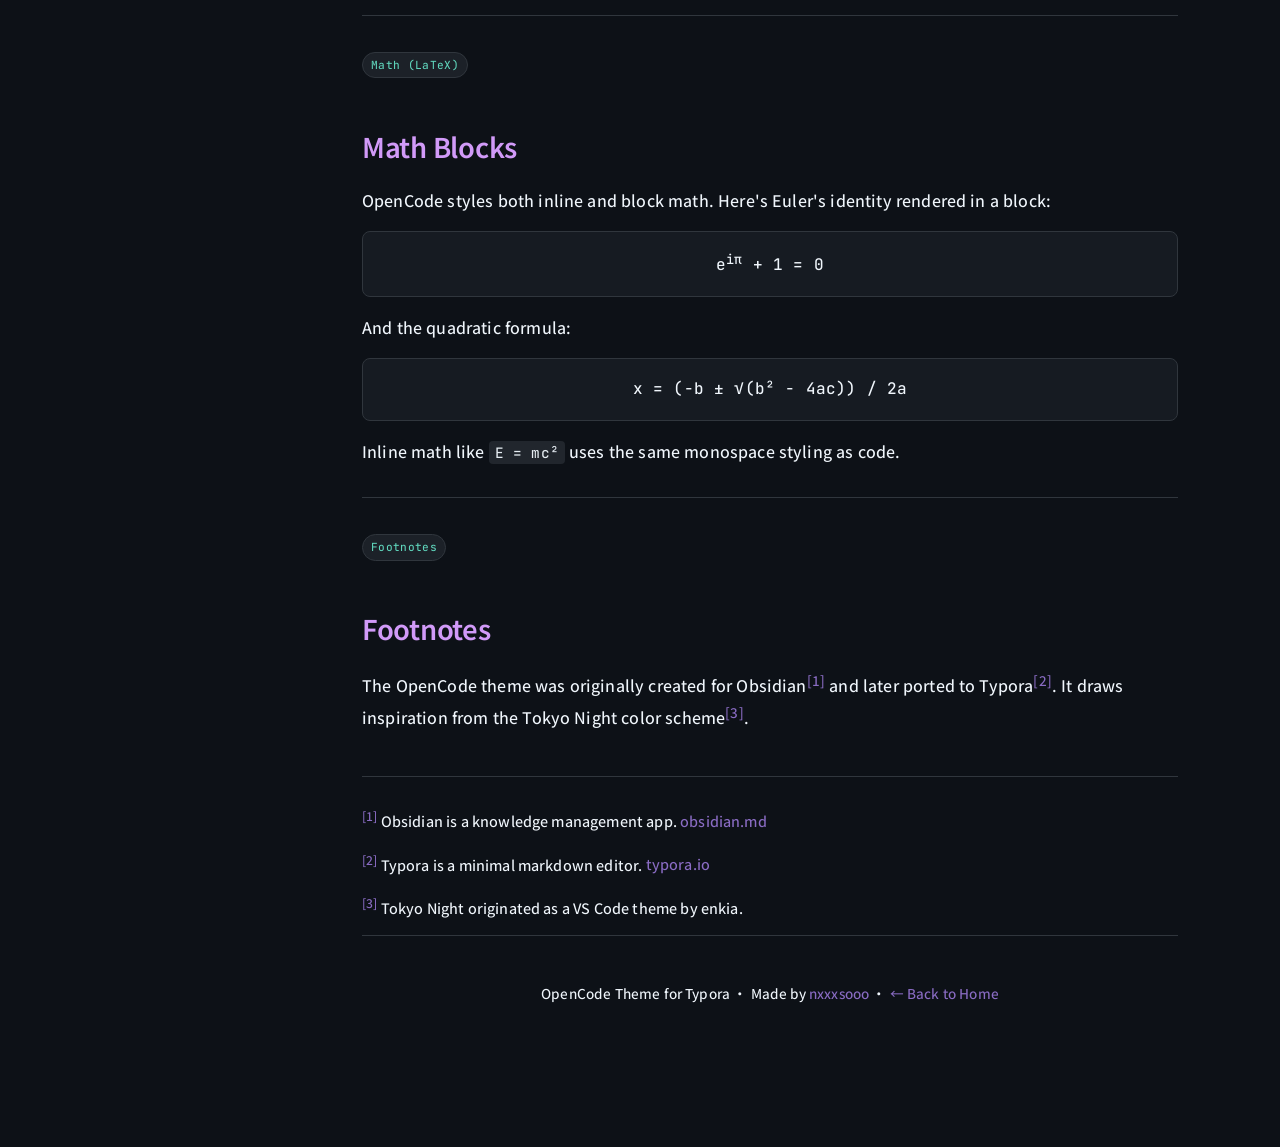
==== commit 857f1d35: "refactor: remove typora standalone repo references, point all links to monorepo" ====
--- a/website/showcase.html
+++ b/website/showcase.html
@@ -556,7 +556,7 @@
         <div id="links">
           <span class="element-label">Links</span>
           <h2>Links</h2>
-          <p>Visit the <a href="https://github.com/nxxxsooo/typora-opencode-theme">OpenCode Theme repository</a> on GitHub. Links have a subtle hover transition with an underline reveal.</p>
+          <p>Visit the <a href="https://github.com/nxxxsooo/opencode-themes">OpenCode Themes repository</a> on GitHub. Links have a subtle hover transition with an underline reveal.</p>
           <p>Also check out the <a href="https://github.com/nxxxsooo/obsidian-opencode-theme">original Obsidian version</a>.</p>
         </div>
 
